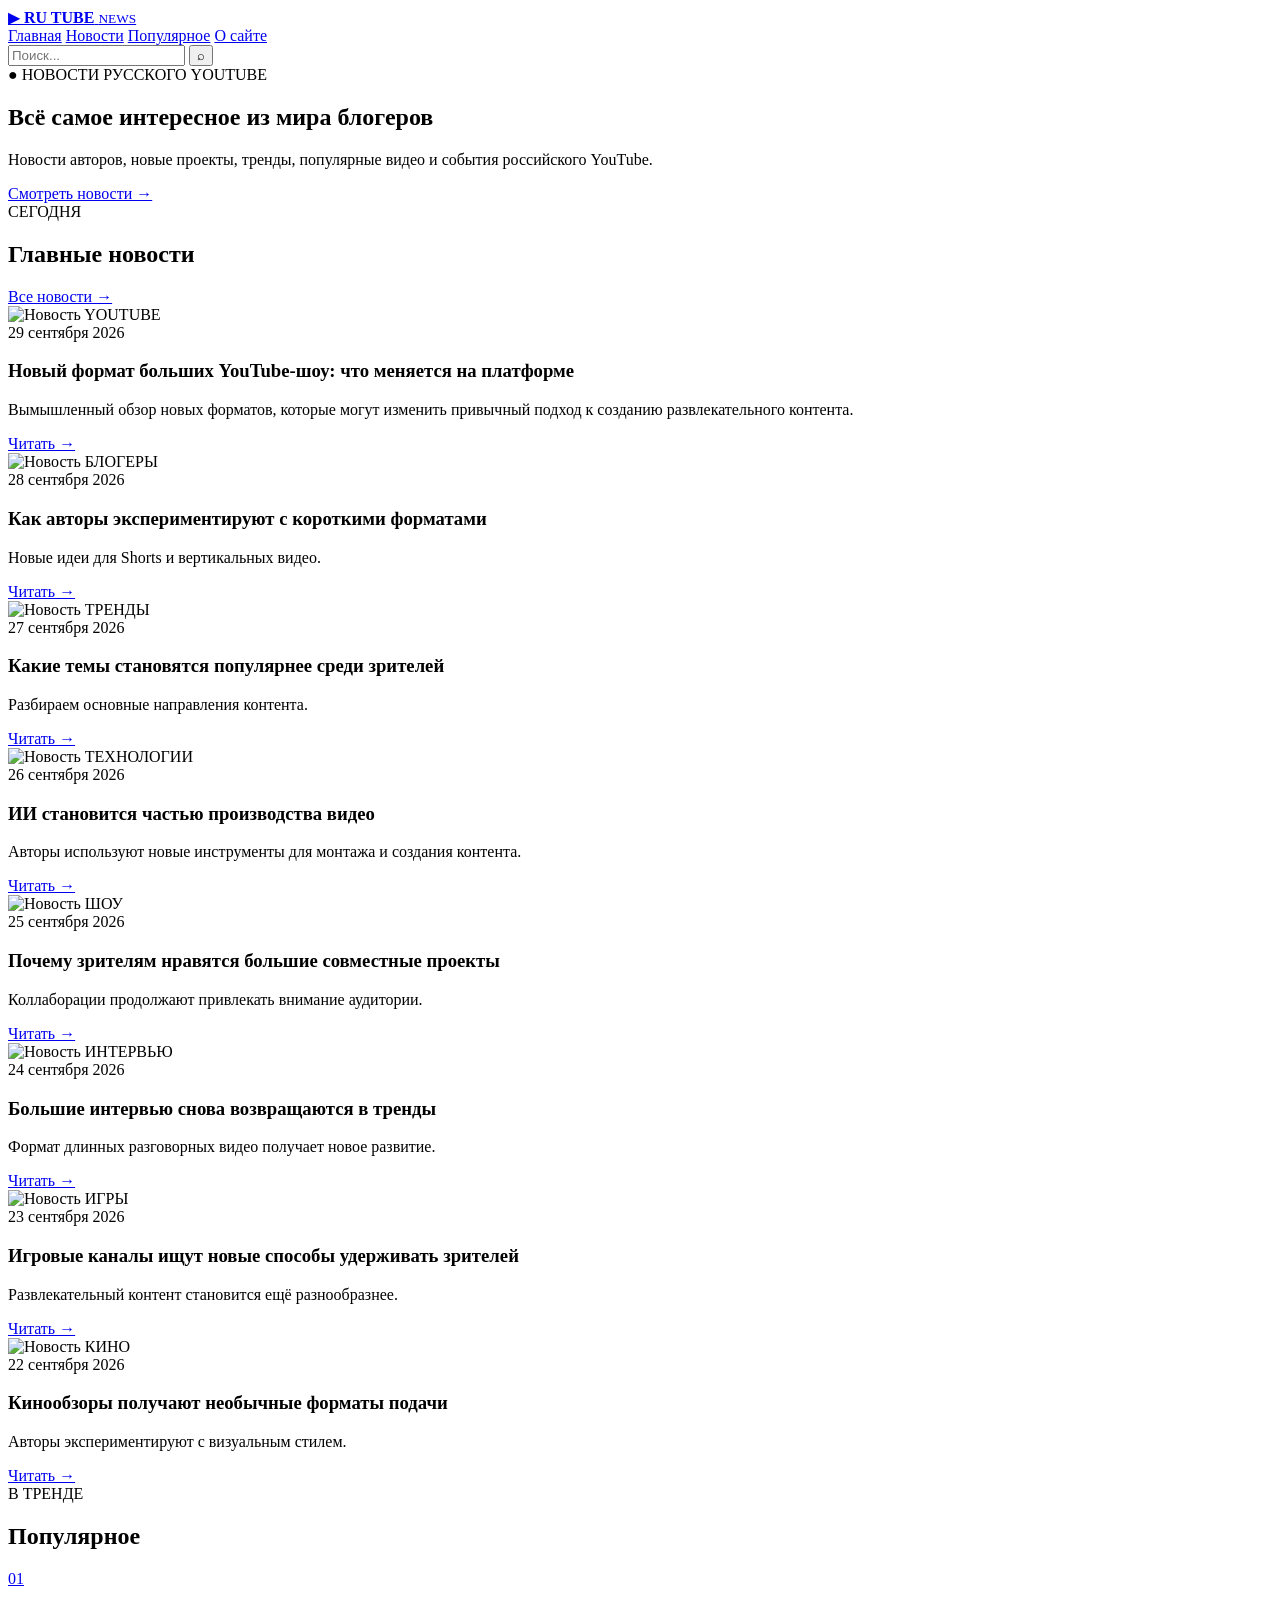
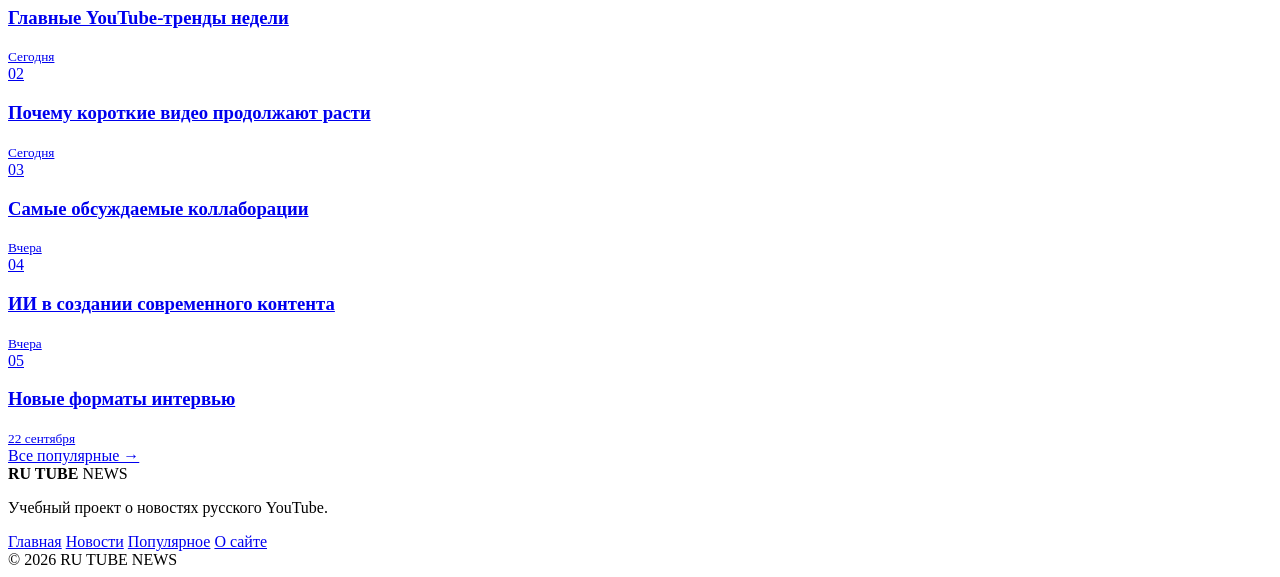
==== index.html @ ee366552 "Add files via upload" ====
<!DOCTYPE html>
<html lang="ru">
<head>
    <meta charset="UTF-8">
    <meta name="viewport" content="width=device-width, initial-scale=1.0">

    <title>RU TUBE NEWS — Новости русского YouTube</title>

    <link rel="stylesheet" href="./styles/style.css">
</head>

<body>

<!-- ================= HEADER ================= -->

<header class="header">

    <div class="header-inner">

        <a href="index.html" class="logo">
            <span class="logo-icon">▶</span>
            <span>
                <strong>RU TUBE</strong>
                <small>NEWS</small>
            </span>
        </a>

        <nav class="menu">
            <a href="index.html" class="active">Главная</a>
            <a href="news.html">Новости</a>
            <a href="popular.html">Популярное</a>
            <a href="about.html">О сайте</a>
        </nav>

        <div class="search">
            <input type="text" id="searchInput" placeholder="Поиск...">
            <button onclick="searchNews()">⌕</button>
        </div>

    </div>

</header>


<!-- ================= HERO ================= -->

<section class="hero">

    <div class="hero-content">

        <span class="hero-label">● НОВОСТИ РУССКОГО YOUTUBE</span>

        <h1>
            Всё самое интересное
            <span>из мира блогеров</span>
        </h1>

        <p>
            Новости авторов, новые проекты, тренды,
            популярные видео и события российского YouTube.
        </p>

        <a href="news.html" class="hero-button">
            Смотреть новости →
        </a>

    </div>

</section>


<!-- ================= MAIN ================= -->

<main class="container">

    <div class="content">

        <!-- ===== NEWS ===== -->

        <section>

            <div class="section-title">

                <div>
                    <span class="section-label">СЕГОДНЯ</span>
                    <h2>Главные новости</h2>
                </div>

                <a href="news.html" class="all-news">
                    Все новости →
                </a>

            </div>


            <div class="news-grid">


                <!-- MAIN NEWS -->

                <article class="news-card main-news">

                    <div class="news-image">

                        <img src="./img/main.jpg" alt="Новость">

                        <span class="category">YOUTUBE</span>

                    </div>

                    <div class="news-info">

                        <span class="date">29 сентября 2026</span>

                        <h3>
                            Новый формат больших YouTube-шоу:
                            что меняется на платформе
                        </h3>

                        <p>
                            Вымышленный обзор новых форматов,
                            которые могут изменить привычный
                            подход к созданию развлекательного контента.
                        </p>

                        <a href="news.html" class="read-button">
                            Читать →
                        </a>

                    </div>

                </article>


                <!-- NEWS 2 -->

                <article class="news-card">

                    <div class="news-image">

                        <img src="./img/news1.jpg" alt="Новость">

                        <span class="category blue">
                            БЛОГЕРЫ
                        </span>

                    </div>

                    <div class="news-info">

                        <span class="date">28 сентября 2026</span>

                        <h3>
                            Как авторы экспериментируют
                            с короткими форматами
                        </h3>

                        <p>
                            Новые идеи для Shorts и вертикальных видео.
                        </p>

                        <a href="news.html" class="read-button">
                            Читать →
                        </a>

                    </div>

                </article>


                <!-- NEWS 3 -->

                <article class="news-card">

                    <div class="news-image">

                        <img src="./img/news2.jpg" alt="Новость">

                        <span class="category pink">
                            ТРЕНДЫ
                        </span>

                    </div>

                    <div class="news-info">

                        <span class="date">27 сентября 2026</span>

                        <h3>
                            Какие темы становятся популярнее
                            среди зрителей
                        </h3>

                        <p>
                            Разбираем основные направления контента.
                        </p>

                        <a href="news.html" class="read-button">
                            Читать →
                        </a>

                    </div>

                </article>


                <!-- NEWS 4 -->

                <article class="news-card">

                    <div class="news-image">

                        <img src="./img/news31.jpg" alt="Новость">

                        <span class="category green">
                            ТЕХНОЛОГИИ
                        </span>

                    </div>

                    <div class="news-info">

                        <span class="date">26 сентября 2026</span>

                        <h3>
                            ИИ становится частью
                            производства видео
                        </h3>

                        <p>
                            Авторы используют новые инструменты
                            для монтажа и создания контента.
                        </p>

                        <a href="news.html" class="read-button">
                            Читать →
                        </a>

                    </div>

                </article>


                <!-- NEWS 5 -->

                <article class="news-card">

                    <div class="news-image">

                        <img src="./img/news41.jpg" alt="Новость">

                        <span class="category orange">
                            ШОУ
                        </span>

                    </div>

                    <div class="news-info">

                        <span class="date">25 сентября 2026</span>

                        <h3>
                            Почему зрителям нравятся
                            большие совместные проекты
                        </h3>

                        <p>
                            Коллаборации продолжают привлекать
                            внимание аудитории.
                        </p>

                        <a href="news.html" class="read-button">
                            Читать →
                        </a>

                    </div>

                </article>


                <!-- NEWS 6 -->

                <article class="news-card">

                    <div class="news-image">

                        <img src="./img/news5.jpg" alt="Новость">

                        <span class="category purple">
                            ИНТЕРВЬЮ
                        </span>

                    </div>

                    <div class="news-info">

                        <span class="date">24 сентября 2026</span>

                        <h3>
                            Большие интервью снова
                            возвращаются в тренды
                        </h3>

                        <p>
                            Формат длинных разговорных видео
                            получает новое развитие.
                        </p>

                        <a href="news.html" class="read-button">
                            Читать →
                        </a>

                    </div>

                </article>


                <!-- NEWS 7 -->

                <article class="news-card">

                    <div class="news-image">

                        <img src="./img/news6.jpg" alt="Новость">

                        <span class="category blue">
                            ИГРЫ
                        </span>

                    </div>

                    <div class="news-info">

                        <span class="date">23 сентября 2026</span>

                        <h3>
                            Игровые каналы ищут новые
                            способы удерживать зрителей
                        </h3>

                        <p>
                            Развлекательный контент становится
                            ещё разнообразнее.
                        </p>

                        <a href="news.html" class="read-button">
                            Читать →
                        </a>

                    </div>

                </article>


                <!-- NEWS 8 -->

                <article class="news-card">

                    <div class="news-image">

                        <img src="./img/news7.jpg" alt="Новость">

                        <span class="category red">
                            КИНО
                        </span>

                    </div>

                    <div class="news-info">

                        <span class="date">22 сентября 2026</span>

                        <h3>
                            Кинообзоры получают необычные
                            форматы подачи
                        </h3>

                        <p>
                            Авторы экспериментируют с визуальным стилем.
                        </p>

                        <a href="news.html" class="read-button">
                            Читать →
                        </a>

                    </div>

                </article>

            </div>

        </section>


        <!-- ================= SIDEBAR ================= -->

        <aside class="sidebar">

            <div class="sidebar-title">

                <span class="section-label">
                    В ТРЕНДЕ
                </span>

                <h2>Популярное</h2>

            </div>


            <div class="popular-list">

                <a href="popular.html" class="popular-item">

                    <span class="number">01</span>

                    <div>
                        <h3>
                            Главные YouTube-тренды недели
                        </h3>
                        <small>Сегодня</small>
                    </div>

                </a>


                <a href="popular.html" class="popular-item">

                    <span class="number">02</span>

                    <div>
                        <h3>
                            Почему короткие видео
                            продолжают расти
                        </h3>
                        <small>Сегодня</small>
                    </div>

                </a>


                <a href="popular.html" class="popular-item">

                    <span class="number">03</span>

                    <div>
                        <h3>
                            Самые обсуждаемые
                            коллаборации
                        </h3>
                        <small>Вчера</small>
                    </div>

                </a>


                <a href="popular.html" class="popular-item">

                    <span class="number">04</span>

                    <div>
                        <h3>
                            ИИ в создании
                            современного контента
                        </h3>
                        <small>Вчера</small>
                    </div>

                </a>


                <a href="popular.html" class="popular-item">

                    <span class="number">05</span>

                    <div>
                        <h3>
                            Новые форматы
                            интервью
                        </h3>
                        <small>22 сентября</small>
                    </div>

                </a>

            </div>


            <a href="popular.html" class="sidebar-button">
                Все популярные →
            </a>

        </aside>

    </div>

</main>


<!-- ================= FOOTER ================= -->

<footer class="footer">

    <div class="footer-inner">

        <div class="footer-logo">
            <strong>RU TUBE</strong>
            <span>NEWS</span>
        </div>

        <p>
            Учебный проект о новостях русского YouTube.
        </p>

        <div class="footer-links">
            <a href="index.html">Главная</a>
            <a href="news.html">Новости</a>
            <a href="popular.html">Популярное</a>
            <a href="about.html">О сайте</a>
        </div>

    </div>

    <div class="copyright">
        © 2026 RU TUBE NEWS
    </div>

</footer>


<script>

function searchNews() {

    let input = document.getElementById("searchInput").value;

    if (input.trim() === "") {

        alert("Введите название новости");

    } else {

        window.location.href = "news.html";

    }

}

</script>

</body>
</html>
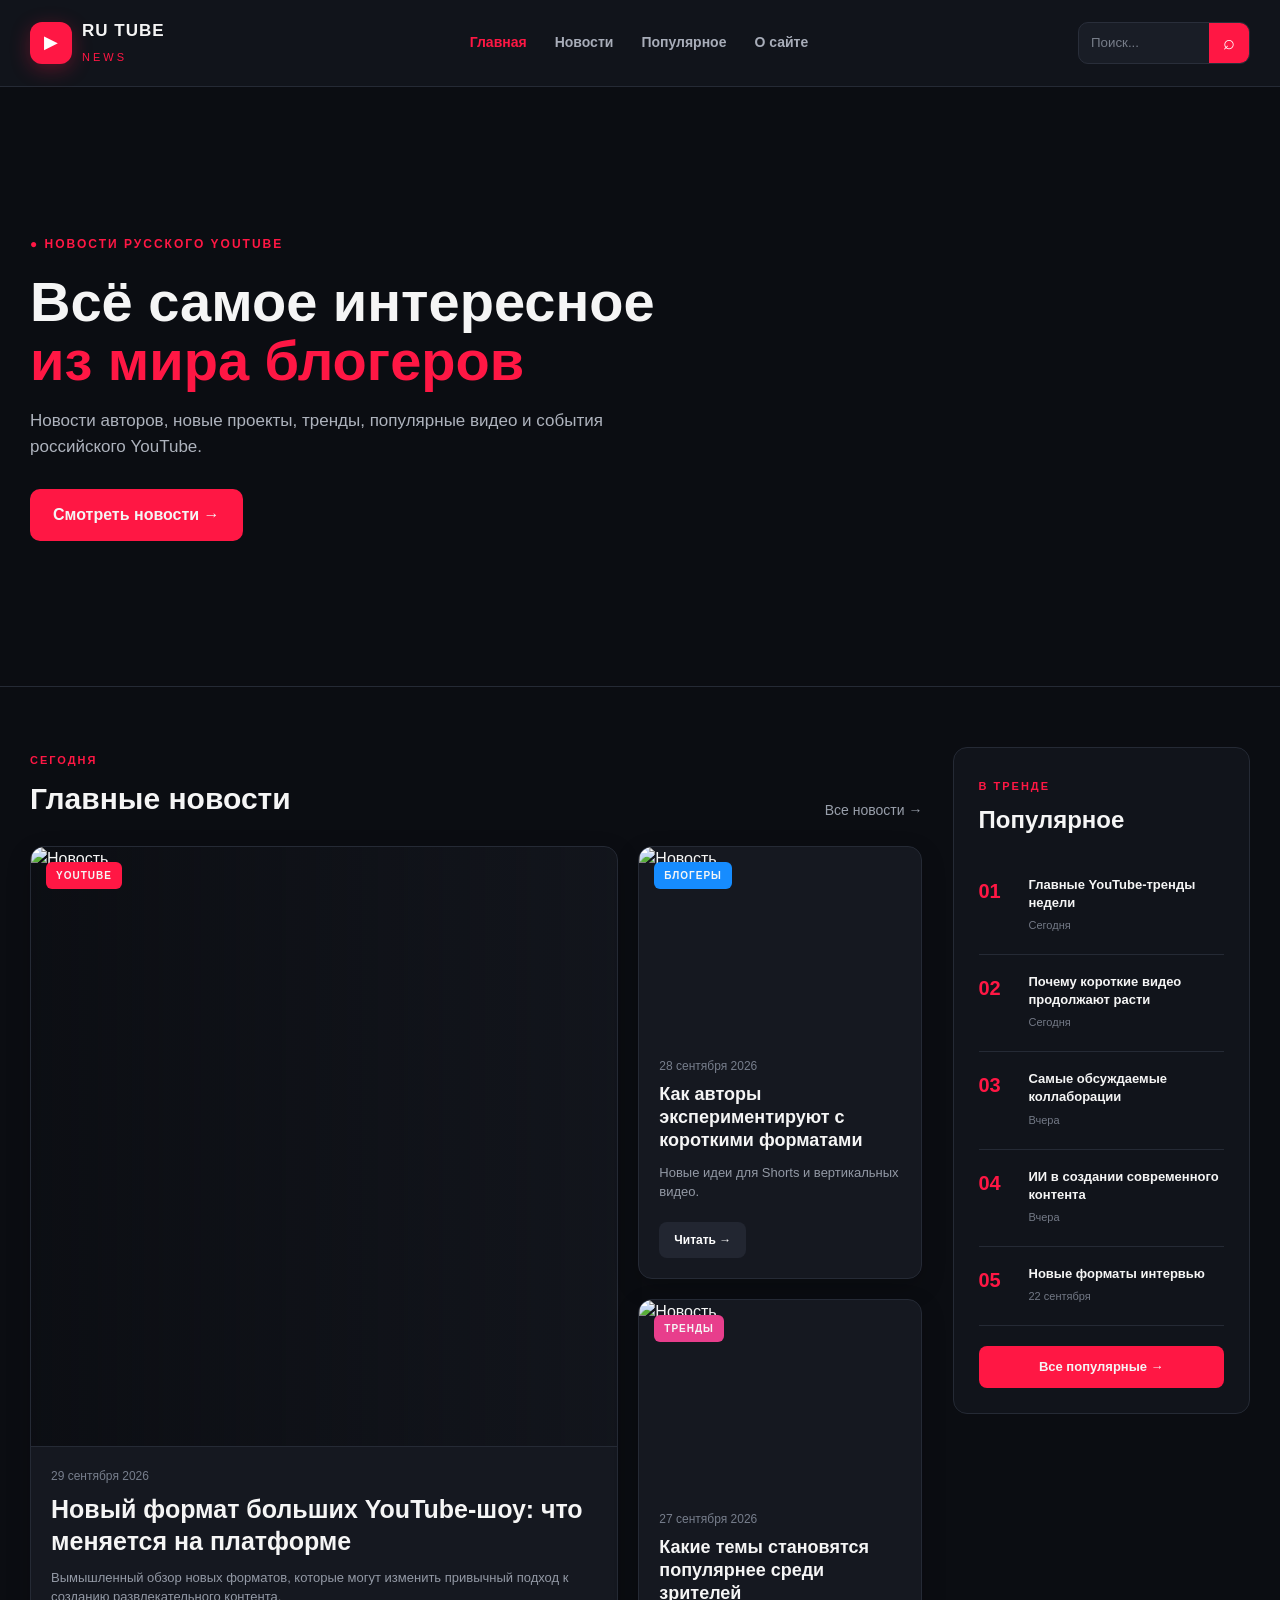
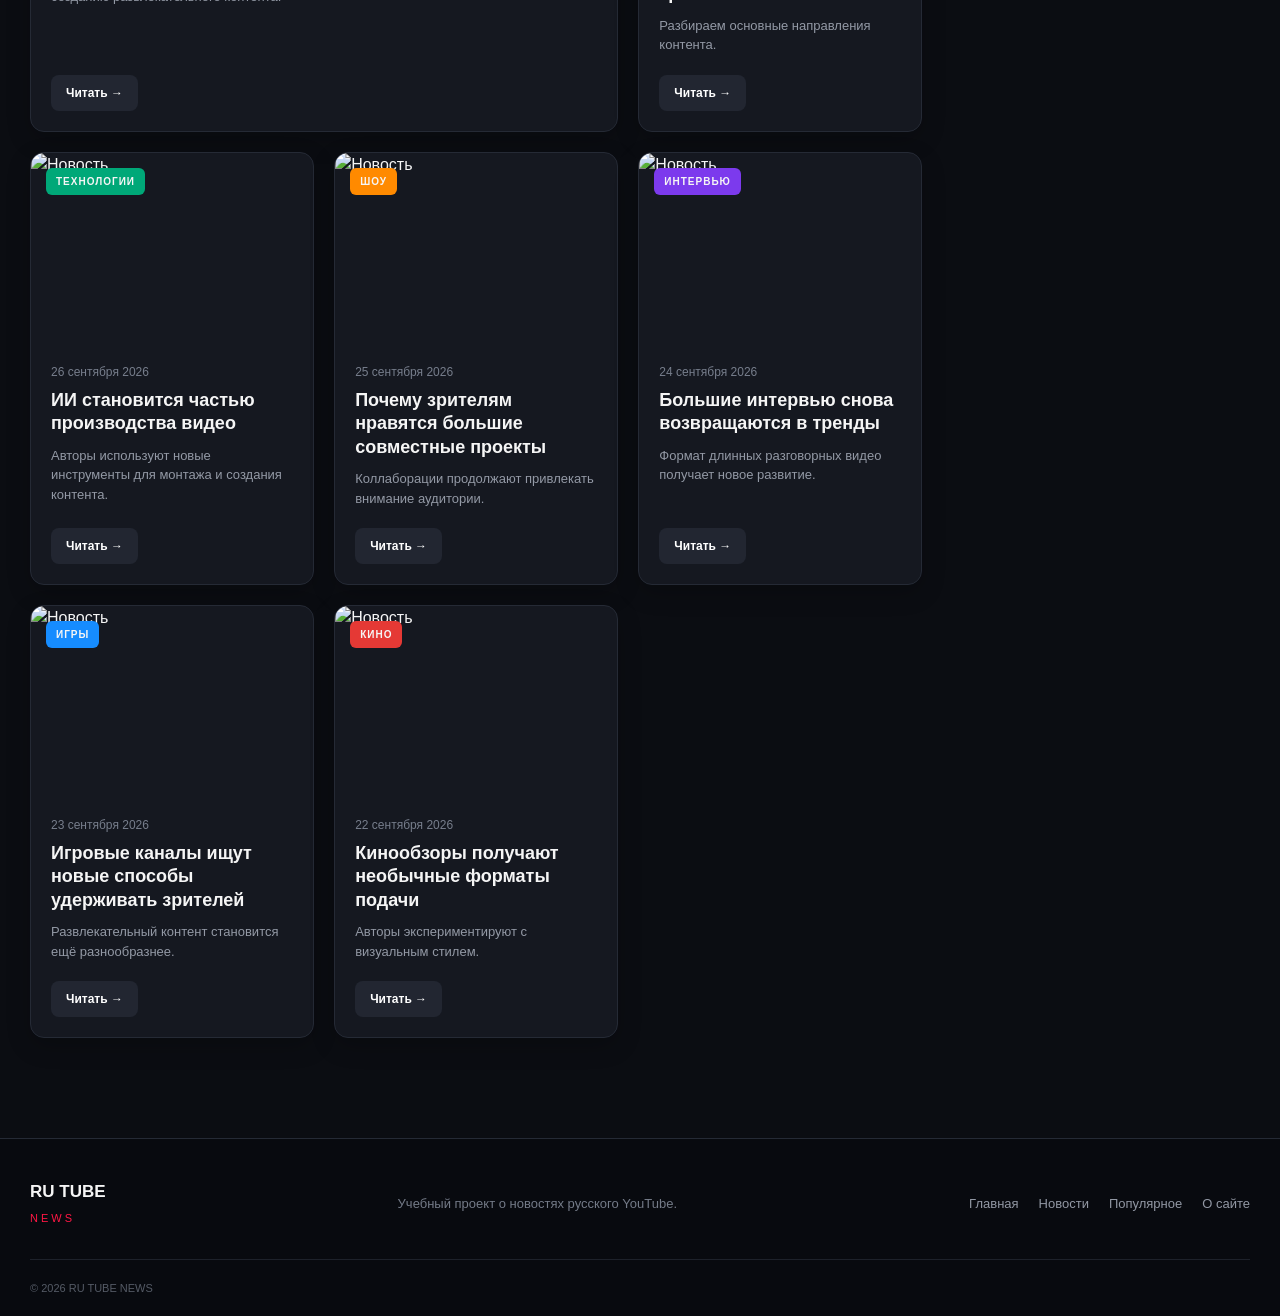
==== commit 05c304aa: "Update index.html" ====
--- a/index.html
+++ b/index.html
@@ -6,7 +6,7 @@
 
     <title>RU TUBE NEWS — Новости русского YouTube</title>
 
-    <link rel="stylesheet" href="./styles/style.css">
+    <link rel="stylesheet" href="style.css">
 </head>
 
 <body>
@@ -548,4 +548,4 @@
 </script>
 
 </body>
-</html>+</html>
--- a/style.css
+++ b/style.css
@@ -0,0 +1,888 @@
+/* =========================================
+   ОСНОВНЫЕ НАСТРОЙКИ
+========================================= */
+
+* {
+    margin: 0;
+    padding: 0;
+    box-sizing: border-box;
+}
+
+html {
+    scroll-behavior: smooth;
+}
+
+body {
+    font-family: Arial, Helvetica, sans-serif;
+    background: #0b0d12;
+    color: #f5f5f5;
+    line-height: 1.5;
+}
+
+a {
+    text-decoration: none;
+    color: inherit;
+}
+
+img {
+    width: 100%;
+    display: block;
+}
+
+
+/* =========================================
+   HEADER
+========================================= */
+
+.header {
+    width: 100%;
+    background: #11141b;
+    border-bottom: 1px solid #252a35;
+    position: sticky;
+    top: 0;
+    z-index: 1000;
+}
+
+.header-inner {
+    max-width: 1400px;
+    margin: auto;
+    padding: 18px 30px;
+
+    display: flex;
+    align-items: center;
+    justify-content: space-between;
+    gap: 30px;
+}
+
+
+/* LOGO */
+
+.logo {
+    display: flex;
+    align-items: center;
+    gap: 10px;
+
+    min-width: 170px;
+}
+
+.logo-icon {
+    width: 42px;
+    height: 42px;
+
+    display: flex;
+    align-items: center;
+    justify-content: center;
+
+    background: #ff1744;
+    color: white;
+
+    border-radius: 12px;
+
+    font-size: 18px;
+
+    box-shadow: 0 5px 20px rgba(255, 23, 68, 0.3);
+}
+
+.logo strong {
+    display: block;
+    font-size: 17px;
+    letter-spacing: 1px;
+}
+
+.logo small {
+    color: #ff1744;
+    font-size: 11px;
+    letter-spacing: 3px;
+}
+
+
+/* MENU */
+
+.menu {
+    display: flex;
+    align-items: center;
+    gap: 28px;
+}
+
+.menu a {
+    color: #a8adb9;
+    font-size: 14px;
+    font-weight: 600;
+
+    transition: 0.3s;
+}
+
+.menu a:hover,
+.menu a.active {
+    color: white;
+}
+
+.menu a.active {
+    color: #ff1744;
+}
+
+
+/* SEARCH */
+
+.search {
+    display: flex;
+    align-items: center;
+
+    background: #191d26;
+    border: 1px solid #292e3a;
+
+    border-radius: 10px;
+
+    overflow: hidden;
+}
+
+.search input {
+    width: 130px;
+
+    padding: 10px 12px;
+
+    background: transparent;
+    border: none;
+    outline: none;
+
+    color: white;
+}
+
+.search input::placeholder {
+    color: #777d89;
+}
+
+.search button {
+    width: 40px;
+    height: 40px;
+
+    border: none;
+
+    background: #ff1744;
+    color: white;
+
+    cursor: pointer;
+
+    font-size: 20px;
+
+    transition: 0.3s;
+}
+
+.search button:hover {
+    background: #e00035;
+}
+
+
+/* =========================================
+   HERO
+========================================= */
+
+.hero {
+    min-height: 430px;
+
+    width: 100%;
+    min-height: 600px;
+
+    display: flex;
+    align-items: center;
+
+    background:
+        linear-gradient(
+            90deg,
+            rgba(11, 13, 18, 0.9),
+            rgba(11, 13, 18, 0.3)
+        ),
+        url("../img/main52.gif") center / cover no-repeat;
+
+    border-bottom: 1px solid #252a35;
+
+}
+
+.hero-content {
+    width: 100%;
+    max-width: 1400px;
+
+    margin: auto;
+    padding: 70px 30px;
+}
+
+.hero-label {
+    color: #ff1744;
+
+    font-size: 12px;
+    font-weight: bold;
+
+    letter-spacing: 2px;
+}
+
+.hero h1 {
+    max-width: 700px;
+
+    margin: 18px 0;
+
+    font-size: 56px;
+    line-height: 1.05;
+}
+
+.hero h1 span {
+    color: #ff1744;
+}
+
+.hero p {
+    max-width: 600px;
+
+    margin-bottom: 30px;
+
+    color: #aeb3bd;
+    font-size: 17px;
+}
+
+.hero-button {
+    display: inline-block;
+
+    padding: 14px 23px;
+
+    background: #ff1744;
+    border-radius: 10px;
+
+    font-weight: bold;
+
+    transition: 0.3s;
+}
+
+.hero-button:hover {
+    background: #e00035;
+    transform: translateY(-3px);
+
+    box-shadow: 0 10px 25px rgba(255, 23, 68, 0.25);
+}
+
+
+/* =========================================
+   CONTAINER
+========================================= */
+
+.container {
+    max-width: 1400px;
+
+    margin: auto;
+    padding: 60px 30px;
+}
+
+
+/* =========================================
+   CONTENT GRID
+========================================= */
+
+.content {
+
+    display: grid;
+
+    grid-template-columns: 3fr 1fr;
+
+    gap: 30px;
+
+    align-items: start;
+}
+
+
+/* =========================================
+   SECTION TITLE
+========================================= */
+
+.section-title {
+    display: flex;
+
+    justify-content: space-between;
+    align-items: end;
+
+    margin-bottom: 25px;
+}
+
+.section-label {
+    color: #ff1744;
+
+    font-size: 11px;
+    font-weight: bold;
+
+    letter-spacing: 2px;
+}
+
+.section-title h2,
+.sidebar-title h2 {
+    margin-top: 5px;
+
+    font-size: 30px;
+}
+
+.all-news {
+    color: #999fab;
+
+    font-size: 14px;
+
+    transition: 0.3s;
+}
+
+.all-news:hover {
+    color: #ff1744;
+}
+
+
+/* =========================================
+   NEWS GRID
+========================================= */
+
+.news-grid {
+
+    display: grid;
+
+    grid-template-columns: repeat(3, 1fr);
+
+    grid-template-rows: repeat(4, auto);
+
+    gap: 20px;
+}
+
+
+/* =========================================
+   NEWS CARD
+========================================= */
+
+.news-card {
+
+    background: #151820;
+
+    border: 1px solid #252a35;
+
+    border-radius: 14px;
+
+    overflow: hidden;
+
+    box-shadow: 0 8px 25px rgba(0, 0, 0, 0.2);
+
+    transition: 0.3s;
+
+    display: flex;
+    flex-direction: column;
+}
+
+.news-card:hover {
+
+    transform: translateY(-5px);
+
+    border-color: #ff1744;
+
+    box-shadow:
+        0 15px 35px rgba(0, 0, 0, 0.35),
+        0 0 20px rgba(255, 23, 68, 0.08);
+}
+
+
+/* =========================================
+   MAIN NEWS
+========================================= */
+
+.main-news {
+
+    grid-column: span 2;
+
+    grid-row: span 2;
+}
+
+
+/* =========================================
+   IMAGE
+========================================= */
+
+.news-image {
+    height: 190px;
+
+    position: relative;
+
+    overflow: hidden;
+}
+
+.main-news .news-image {
+     min-height: 430px;
+
+    width: 100%;
+    min-height: 600px;
+
+    display: flex;
+    align-items: center;
+
+    background:
+        linear-gradient(
+            90deg,
+            rgba(11, 13, 18, 0.9),
+            rgba(11, 13, 18, 0.3)
+        ),
+        url("../img/main.jpg") center / cover no-repeat;
+
+    border-bottom: 1px solid #252a35;
+
+    height: 280px;
+}
+
+.news-image img {
+
+    width: 100%;
+    height: 100%;
+
+    object-fit: cover;
+
+    transition: 0.5s;
+}
+
+.news-card:hover .news-image img {
+    transform: scale(1.05);
+}
+
+
+/* CATEGORY */
+
+.category {
+
+    position: absolute;
+
+    left: 15px;
+    top: 15px;
+
+    padding: 6px 10px;
+
+    background: #ff1744;
+
+    border-radius: 6px;
+
+    font-size: 10px;
+    font-weight: bold;
+
+    letter-spacing: 1px;
+}
+
+.category.blue {
+    background: #168cff;
+}
+
+.category.pink {
+    background: #e83e8c;
+}
+
+.category.green {
+    background: #00a878;
+}
+
+.category.orange {
+    background: #ff8a00;
+}
+
+.category.purple {
+    background: #7c3aed;
+}
+
+.category.red {
+    background: #e53935;
+}
+
+
+/* =========================================
+   NEWS INFO
+========================================= */
+
+.news-info {
+    padding: 20px;
+
+    display: flex;
+    flex-direction: column;
+
+    flex: 1;
+}
+
+.date {
+    color: #777e8c;
+
+    font-size: 12px;
+
+    margin-bottom: 8px;
+}
+
+.news-info h3 {
+    font-size: 18px;
+    line-height: 1.3;
+
+    margin-bottom: 10px;
+}
+
+.main-news .news-info h3 {
+    font-size: 25px;
+}
+
+.news-info p {
+    color: #9399a5;
+
+    font-size: 13px;
+
+    margin-bottom: 20px;
+}
+
+.read-button {
+
+    margin-top: auto;
+
+    width: fit-content;
+
+    padding: 9px 15px;
+
+    border-radius: 8px;
+
+    background: #222631;
+
+    color: white;
+
+    font-size: 12px;
+    font-weight: bold;
+
+    transition: 0.3s;
+}
+
+.read-button:hover {
+    background: #ff1744;
+}
+
+
+/* =========================================
+   SIDEBAR
+========================================= */
+
+.sidebar {
+
+    background: #11141b;
+
+    border: 1px solid #252a35;
+
+    border-radius: 14px;
+
+    padding: 25px;
+
+    position: sticky;
+    top: 95px;
+}
+
+.sidebar-title {
+    margin-bottom: 20px;
+}
+
+.sidebar-title h2 {
+    font-size: 24px;
+}
+
+
+/* POPULAR */
+
+.popular-list {
+    display: flex;
+
+    flex-direction: column;
+}
+
+.popular-item {
+
+    display: grid;
+
+    grid-template-columns: 40px 1fr;
+
+    gap: 10px;
+
+    padding: 18px 0;
+
+    border-bottom: 1px solid #252a35;
+
+    transition: 0.3s;
+}
+
+.popular-item:hover {
+    transform: translateX(5px);
+}
+
+.number {
+
+    color: #ff1744;
+
+    font-size: 20px;
+    font-weight: bold;
+}
+
+.popular-item h3 {
+    font-size: 13px;
+
+    line-height: 1.4;
+}
+
+.popular-item small {
+    color: #737986;
+
+    font-size: 11px;
+}
+
+.sidebar-button {
+
+    display: block;
+
+    text-align: center;
+
+    margin-top: 20px;
+
+    padding: 11px;
+
+    background: #ff1744;
+
+    border-radius: 8px;
+
+    font-size: 13px;
+    font-weight: bold;
+
+    transition: 0.3s;
+}
+
+.sidebar-button:hover {
+    background: #e00035;
+}
+
+
+/* =========================================
+   FOOTER
+========================================= */
+
+.footer {
+
+    margin-top: 40px;
+
+    padding: 40px 30px 20px;
+
+    background: #080a0f;
+
+    border-top: 1px solid #252a35;
+}
+
+.footer-inner {
+
+    max-width: 1400px;
+
+    margin: auto;
+
+    display: flex;
+
+    justify-content: space-between;
+
+    align-items: center;
+
+    gap: 30px;
+}
+
+.footer-logo strong {
+    display: block;
+
+    font-size: 17px;
+}
+
+.footer-logo span {
+    color: #ff1744;
+
+    font-size: 11px;
+
+    letter-spacing: 3px;
+}
+
+.footer p {
+    color: #747b88;
+
+    font-size: 13px;
+}
+
+.footer-links {
+    display: flex;
+    gap: 20px;
+}
+
+.footer-links a {
+
+    color: #9298a4;
+
+    font-size: 13px;
+
+    transition: 0.3s;
+}
+
+.footer-links a:hover {
+    color: #ff1744;
+}
+
+.copyright {
+
+    max-width: 1400px;
+
+    margin: 30px auto 0;
+
+    padding-top: 20px;
+
+    border-top: 1px solid #1d212a;
+
+    color: #555b66;
+
+    font-size: 11px;
+}
+
+
+/* =========================================
+   ADAPTIVE 768px
+========================================= */
+
+@media (max-width: 1000px) {
+
+    .header-inner {
+        flex-wrap: wrap;
+    }
+
+    .menu {
+        order: 3;
+
+        width: 100%;
+
+        justify-content: center;
+    }
+
+    .content {
+        grid-template-columns: 1fr;
+    }
+
+    .sidebar {
+        position: static;
+    }
+
+}
+
+
+@media (max-width: 768px) {
+
+    .hero h1 {
+        font-size: 42px;
+    }
+
+    .news-grid {
+
+        grid-template-columns: 1fr 1fr;
+
+        grid-template-rows: auto;
+    }
+
+    .main-news {
+
+        grid-column: auto;
+
+        grid-row: auto;
+    }
+
+    .main-news .news-image {
+        height: 220px;
+    }
+
+    .main-news .news-info h3 {
+        font-size: 20px;
+    }
+
+    .footer-inner {
+        flex-direction: column;
+
+        align-items: flex-start;
+    }
+
+}
+
+
+/* =========================================
+   ADAPTIVE 480px
+========================================= */
+
+@media (max-width: 480px) {
+
+    .header-inner {
+        padding: 15px;
+    }
+
+    .menu {
+
+        gap: 12px;
+
+        overflow-x: auto;
+
+        justify-content: flex-start;
+    }
+
+    .menu a {
+        white-space: nowrap;
+
+        font-size: 12px;
+    }
+
+    .search {
+        width: 100%;
+    }
+
+    .search input {
+        width: 100%;
+    }
+
+    .hero {
+        min-height: 400px;
+    }
+
+    .hero-content {
+        padding: 50px 20px;
+    }
+
+    .hero h1 {
+        font-size: 34px;
+    }
+
+    .hero p {
+        font-size: 14px;
+    }
+
+    .container {
+        padding: 40px 15px;
+    }
+
+    .section-title {
+        align-items: start;
+
+        flex-direction: column;
+
+        gap: 10px;
+    }
+
+    .news-grid {
+
+        grid-template-columns: 1fr;
+    }
+
+    .main-news {
+
+        grid-column: auto;
+
+        grid-row: auto;
+    }
+
+    .news-image,
+    .main-news .news-image {
+        height: 210px;
+    }
+
+    .footer {
+        padding: 35px 15px 20px;
+    }
+
+    .footer-links {
+        flex-wrap: wrap;
+    }
+
+}
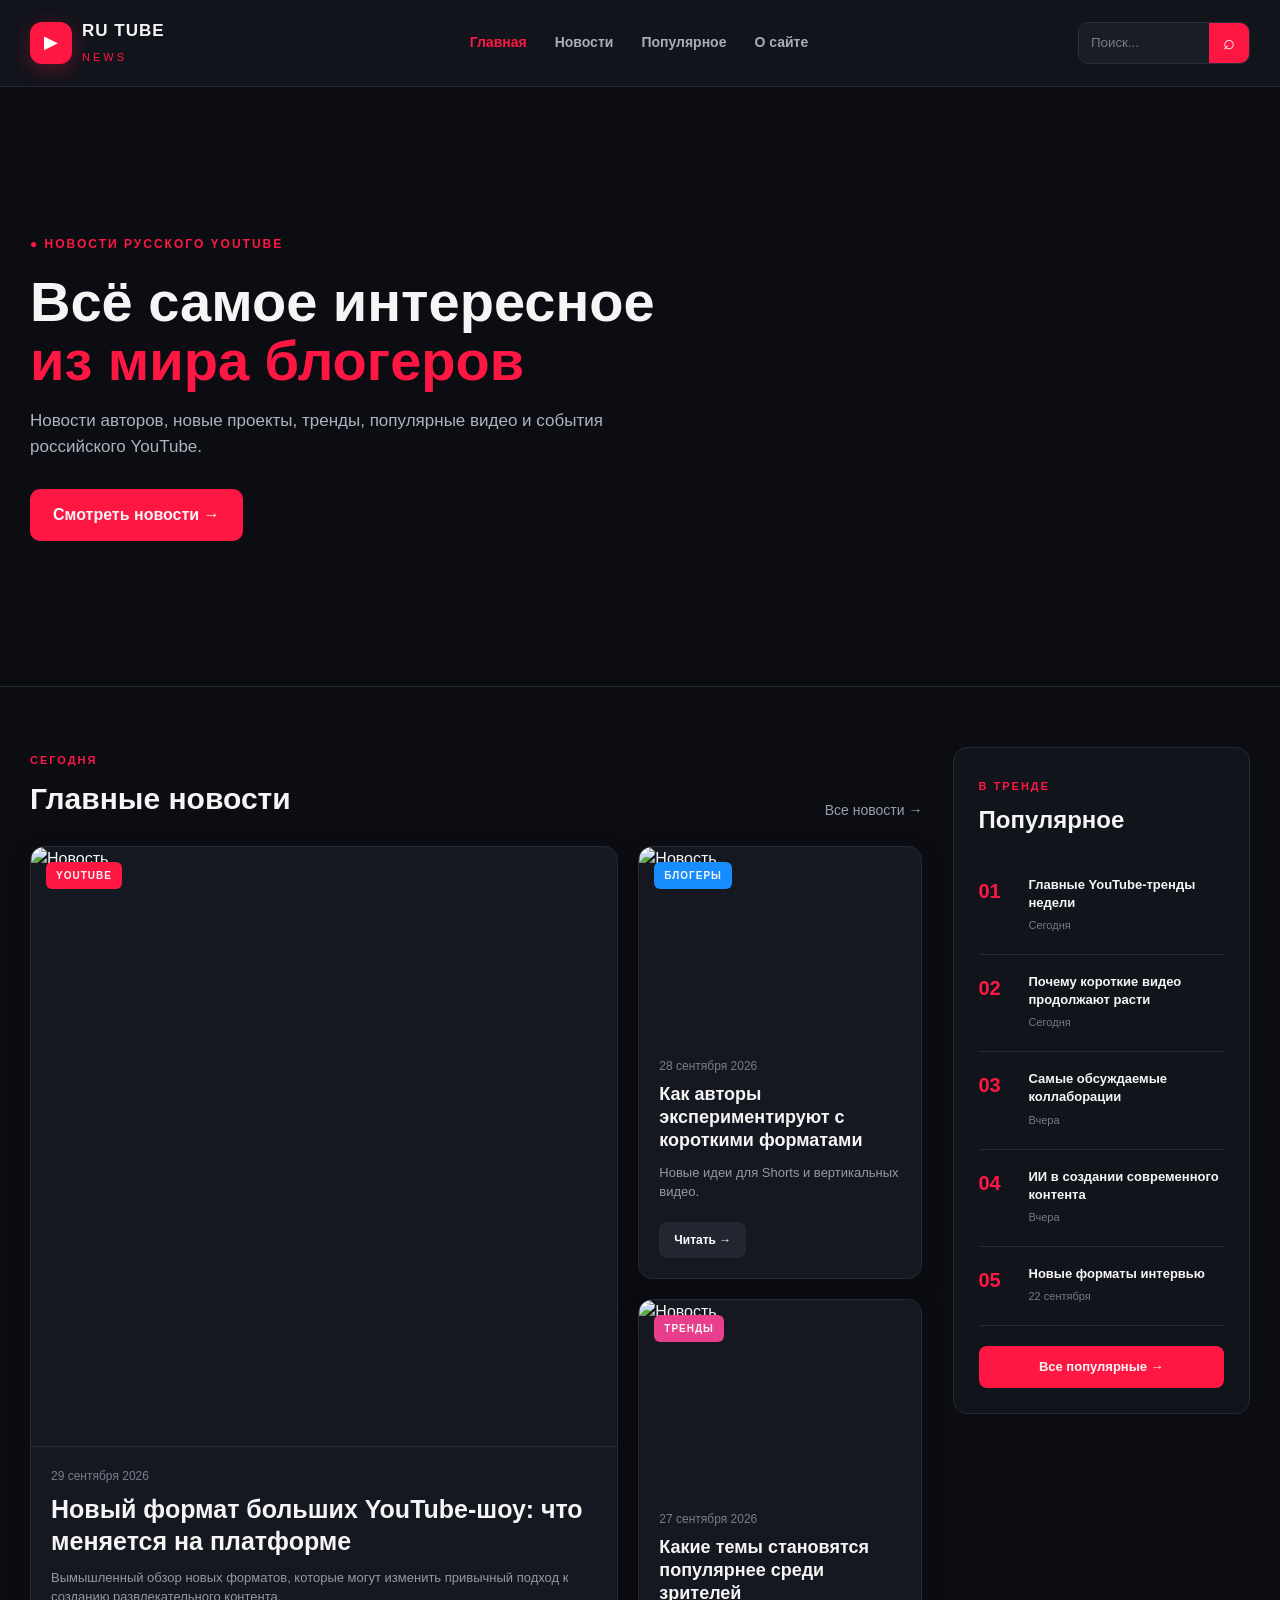
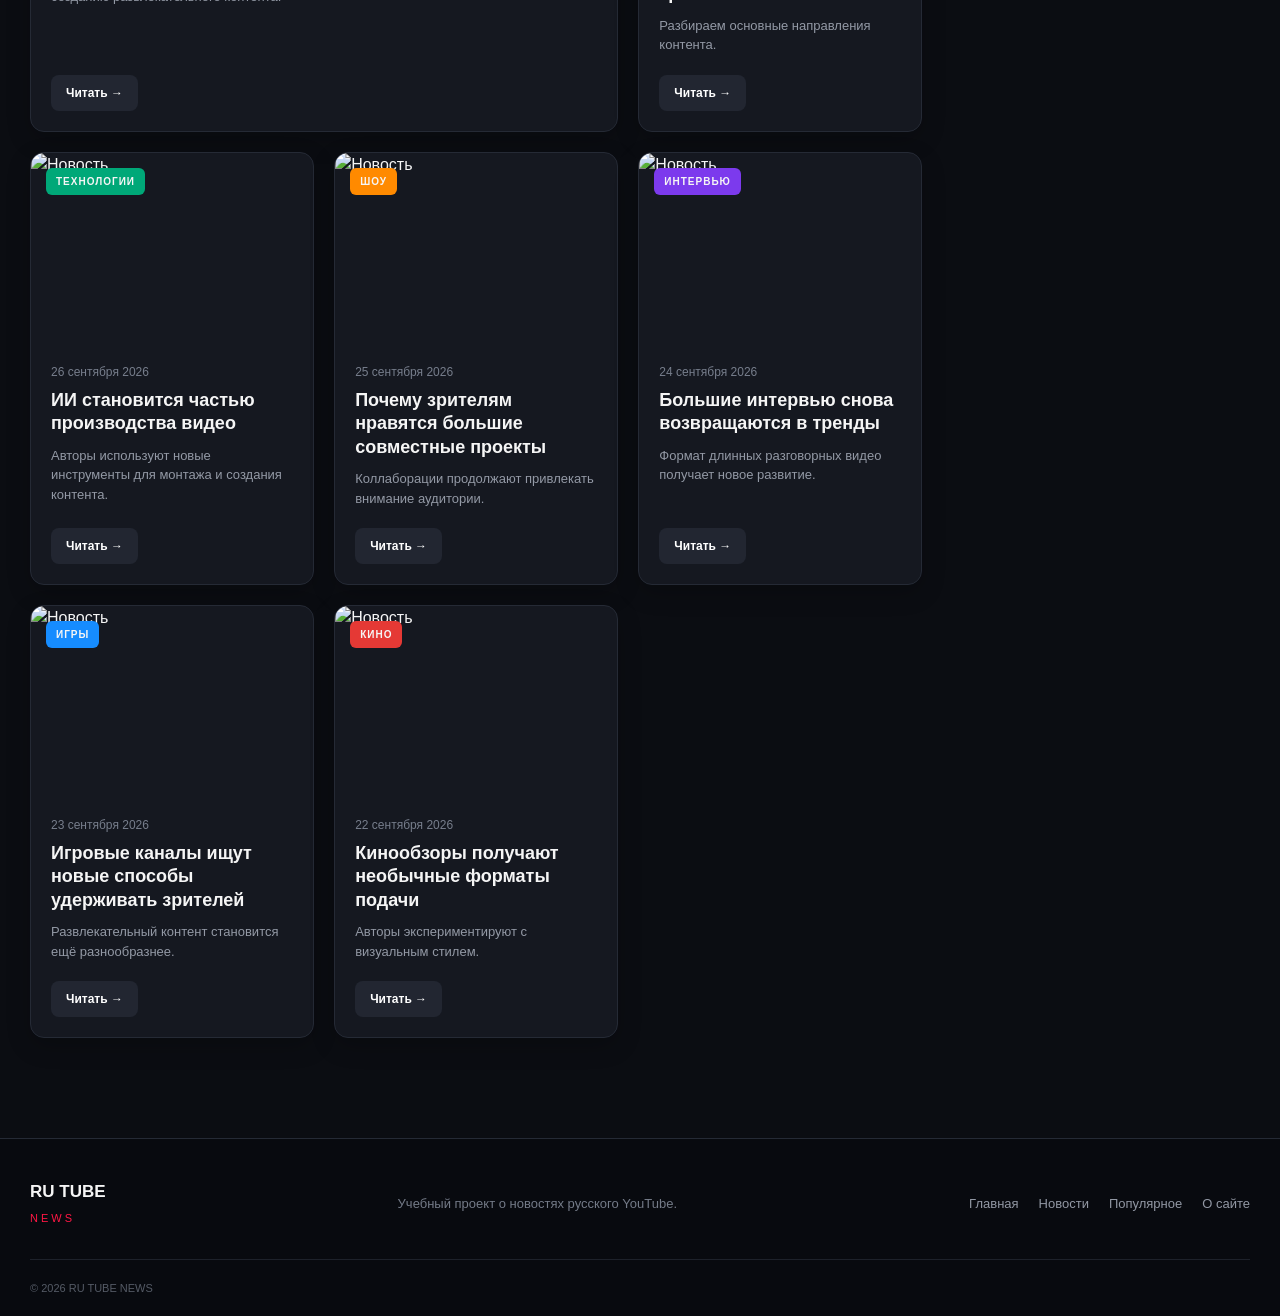
==== commit cddc4486: "Update index.html" ====
--- a/index.html
+++ b/index.html
@@ -102,7 +102,7 @@
 
                     <div class="news-image">
 
-                        <img src="./img/main.jpg" alt="Новость">
+                        <img src="img/main.jpg" alt="Новость">
 
                         <span class="category">YOUTUBE</span>
 
@@ -138,7 +138,7 @@
 
                     <div class="news-image">
 
-                        <img src="./img/news1.jpg" alt="Новость">
+                        <img src="img/news1.jpg" alt="Новость">
 
                         <span class="category blue">
                             БЛОГЕРЫ
@@ -174,7 +174,7 @@
 
                     <div class="news-image">
 
-                        <img src="./img/news2.jpg" alt="Новость">
+                        <img src="img/news2.jpg" alt="Новость">
 
                         <span class="category pink">
                             ТРЕНДЫ
@@ -210,7 +210,7 @@
 
                     <div class="news-image">
 
-                        <img src="./img/news31.jpg" alt="Новость">
+                        <img src="img/news31.jpg" alt="Новость">
 
                         <span class="category green">
                             ТЕХНОЛОГИИ
@@ -247,7 +247,7 @@
 
                     <div class="news-image">
 
-                        <img src="./img/news41.jpg" alt="Новость">
+                        <img src="img/news41.jpg" alt="Новость">
 
                         <span class="category orange">
                             ШОУ
@@ -284,7 +284,7 @@
 
                     <div class="news-image">
 
-                        <img src="./img/news5.jpg" alt="Новость">
+                        <img src="img/news5.jpg" alt="Новость">
 
                         <span class="category purple">
                             ИНТЕРВЬЮ
@@ -321,7 +321,7 @@
 
                     <div class="news-image">
 
-                        <img src="./img/news6.jpg" alt="Новость">
+                        <img src="img/news6.jpg" alt="Новость">
 
                         <span class="category blue">
                             ИГРЫ
@@ -358,7 +358,7 @@
 
                     <div class="news-image">
 
-                        <img src="./img/news7.jpg" alt="Новость">
+                        <img src="img/news7.jpg" alt="Новость">
 
                         <span class="category red">
                             КИНО
--- a/style.css
+++ b/style.css
@@ -192,7 +192,7 @@
             rgba(11, 13, 18, 0.9),
             rgba(11, 13, 18, 0.3)
         ),
-        url("../img/main52.gif") center / cover no-repeat;
+        url("img/main52.gif") center / cover no-repeat;
 
     border-bottom: 1px solid #252a35;
 
@@ -417,7 +417,7 @@
             rgba(11, 13, 18, 0.9),
             rgba(11, 13, 18, 0.3)
         ),
-        url("../img/main.jpg") center / cover no-repeat;
+        url(img/main.jpg") center / cover no-repeat;
 
     border-bottom: 1px solid #252a35;
 
@@ -885,4 +885,4 @@
         flex-wrap: wrap;
     }
 
-}+}
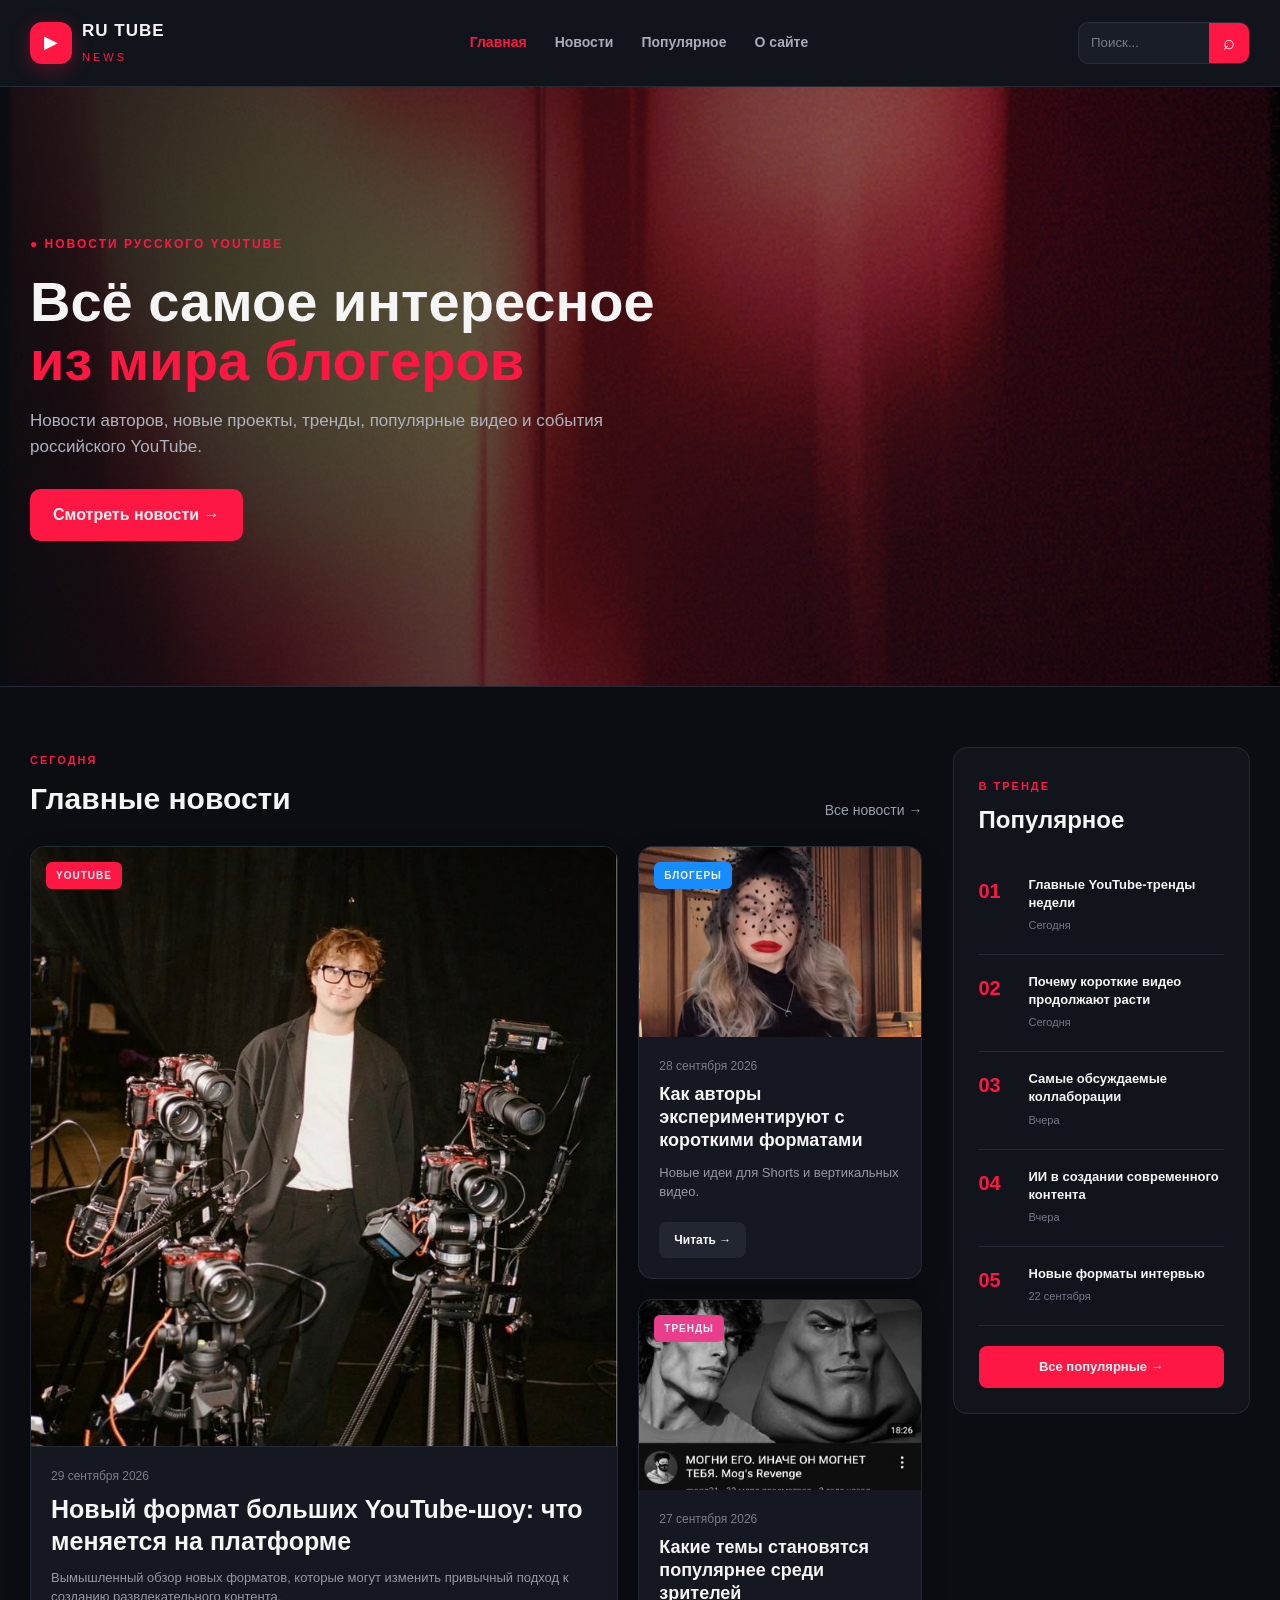
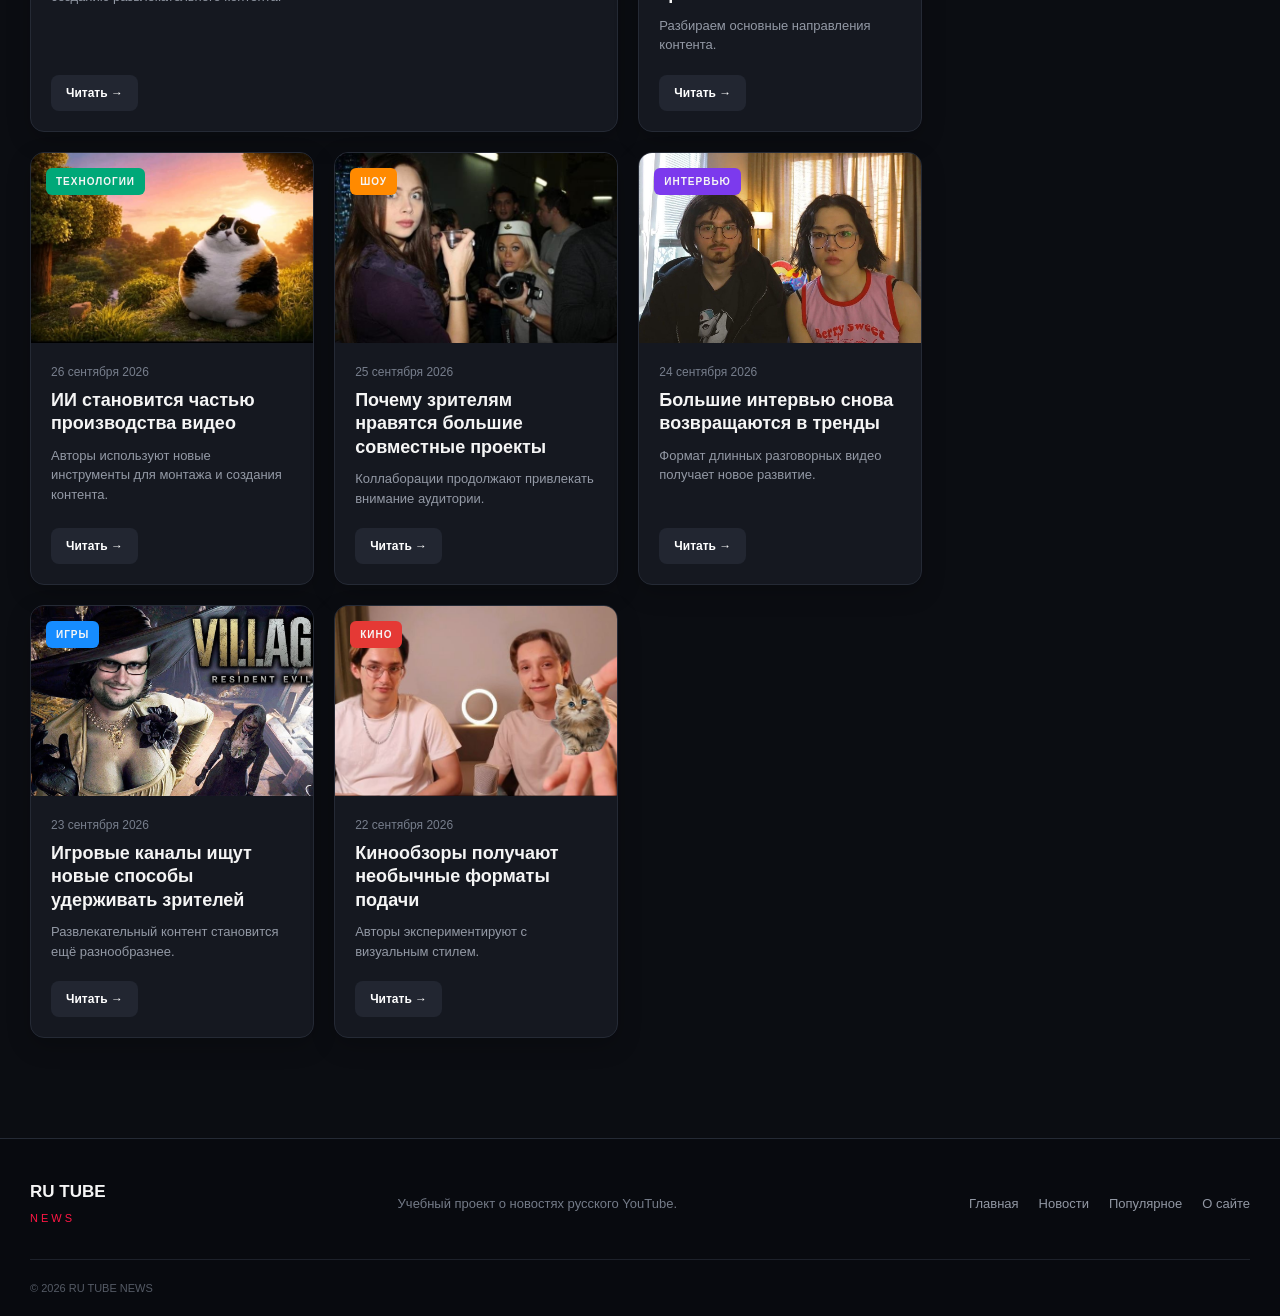
==== commit de277be1: "Update index.html" ====
--- a/index.html
+++ b/index.html
@@ -102,7 +102,7 @@
 
                     <div class="news-image">
 
-                        <img src="img/main.jpg" alt="Новость">
+                        <img src="../img/main.jpg" alt="Новость">
 
                         <span class="category">YOUTUBE</span>
 
